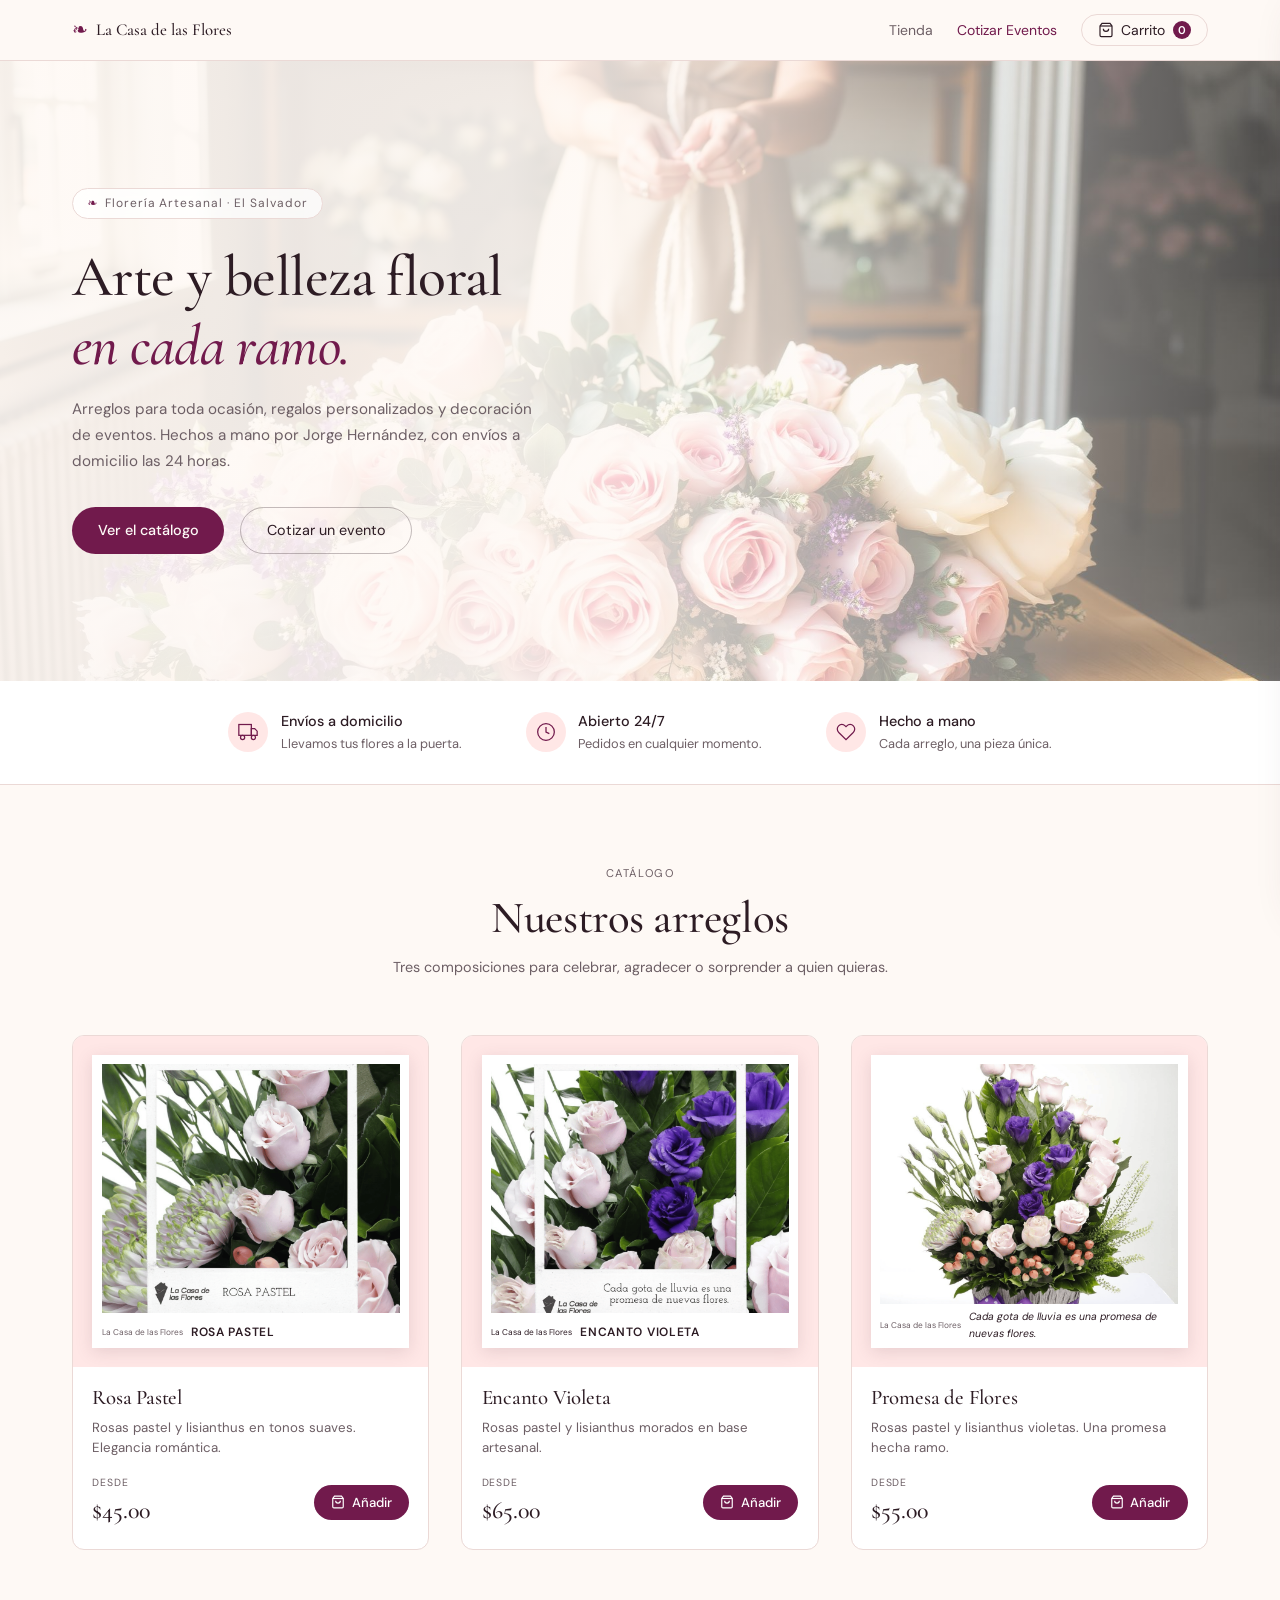
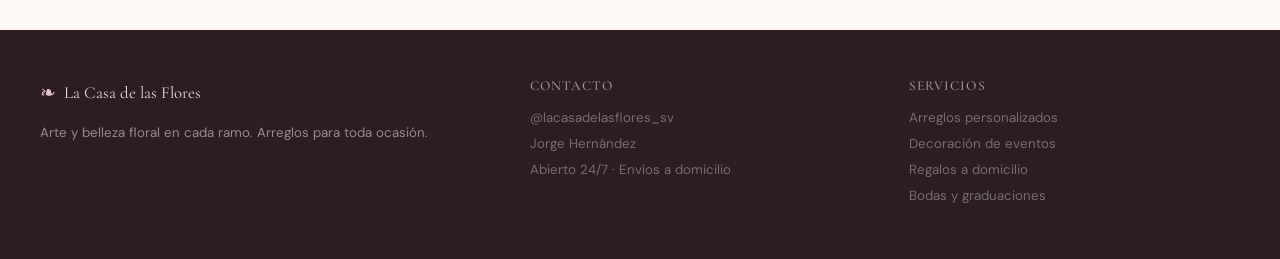
==== index.html @ ee0c7746 "Add files via upload" ====
<!DOCTYPE html>
<html lang="es">
<head>
  <meta charset="UTF-8">
  <meta name="viewport" content="width=device-width, initial-scale=1.0">
  <title>La Casa de las Flores | Florería Artesanal</title>
  <link rel="preconnect" href="https://fonts.googleapis.com">
  <link rel="preconnect" href="https://fonts.gstatic.com" crossorigin>
  <link href="https://fonts.googleapis.com/css2?family=Cormorant+Garamond:ital,wght@0,400;0,500;0,600;1,400;1,600&family=DM+Sans:wght@300;400;500&display=swap" rel="stylesheet">
  <link rel="stylesheet" href="style.css">
</head>
<body>

  <!-- NAV -->
  <header class="nav-header">
    <nav class="nav-inner">
      <a href="index.html" class="logo">
        <span class="logo-icon">❧</span>
        <span class="logo-text">La Casa de las Flores</span>
      </a>
      <div class="nav-links">
        <a href="#catalogo" class="nav-link">Tienda</a>
        <a href="cotizar/index.html" class="nav-link nav-link--active">Cotizar Eventos</a>
        <button class="cart-btn" onclick="toggleCart()">
          <svg width="16" height="16" viewBox="0 0 24 24" fill="none" stroke="currentColor" stroke-width="1.8"><path d="M6 2L3 6v14a2 2 0 002 2h14a2 2 0 002-2V6l-3-4z"/><line x1="3" y1="6" x2="21" y2="6"/><path d="M16 10a4 4 0 01-8 0"/></svg>
          Carrito
          <span class="cart-badge" id="cart-count">0</span>
        </button>
      </div>
    </nav>
  </header>

  <main>

    <!-- HERO -->
    <section class="hero">
      <div class="hero-bg">
        <img src="img/hero-flores.jpg" alt="Flores" class="hero-img" onerror="this.style.display='none'">
        <div class="hero-overlay"></div>
      </div>
      <div class="hero-content">
        <div class="hero-badge">
          <span class="hero-badge-icon">❧</span>
          Florería Artesanal · El Salvador
        </div>
        <h1 class="hero-title">
          Arte y belleza floral<br>
          <em class="hero-title-em">en cada ramo.</em>
        </h1>
        <p class="hero-desc">
          Arreglos para toda ocasión, regalos personalizados y decoración de eventos.
          Hechos a mano por Jorge Hernández, con envíos a domicilio las 24 horas.
        </p>
        <div class="hero-actions">
          <a href="#catalogo" class="btn-primary">Ver el catálogo</a>
          <a href="cotizar/index.html" class="btn-ghost">Cotizar un evento</a>
        </div>
      </div>
    </section>

    <!-- FEATURES STRIP -->
    <section class="features">
      <div class="features-inner">
        <div class="feature-item">
          <div class="feature-icon">
            <svg width="20" height="20" viewBox="0 0 24 24" fill="none" stroke="currentColor" stroke-width="1.5"><rect x="1" y="3" width="15" height="13"/><polygon points="16 8 20 8 23 11 23 16 16 16 16 8"/><circle cx="5.5" cy="18.5" r="2.5"/><circle cx="18.5" cy="18.5" r="2.5"/></svg>
          </div>
          <div>
            <strong>Envíos a domicilio</strong>
            <p>Llevamos tus flores a la puerta.</p>
          </div>
        </div>
        <div class="feature-item">
          <div class="feature-icon">
            <svg width="20" height="20" viewBox="0 0 24 24" fill="none" stroke="currentColor" stroke-width="1.5"><circle cx="12" cy="12" r="10"/><polyline points="12 6 12 12 16 14"/></svg>
          </div>
          <div>
            <strong>Abierto 24/7</strong>
            <p>Pedidos en cualquier momento.</p>
          </div>
        </div>
        <div class="feature-item">
          <div class="feature-icon">
            <svg width="20" height="20" viewBox="0 0 24 24" fill="none" stroke="currentColor" stroke-width="1.5"><path d="M20.84 4.61a5.5 5.5 0 00-7.78 0L12 5.67l-1.06-1.06a5.5 5.5 0 00-7.78 7.78l1.06 1.06L12 21.23l7.78-7.78 1.06-1.06a5.5 5.5 0 000-7.78z"/></svg>
          </div>
          <div>
            <strong>Hecho a mano</strong>
            <p>Cada arreglo, una pieza única.</p>
          </div>
        </div>
      </div>
    </section>

    <!-- CATALOGO -->
    <section class="catalog" id="catalogo">
      <div class="catalog-header">
        <span class="section-label">CATÁLOGO</span>
        <h2 class="section-title">Nuestros arreglos</h2>
        <p class="section-sub">Tres composiciones para celebrar, agradecer o sorprender a quien quieras.</p>
      </div>

      <div class="products-grid">

        <!-- Producto 1 -->
        <div class="product-card">
          <div class="product-photo">
            <div class="polaroid-frame">
              <img src="img/rosa-pastel.png" alt="Rosa Pastel" onerror="this.src='https://images.unsplash.com/photo-1490750967868-88df5691cc06?w=400&q=80'">
              <div class="polaroid-label">
                <span class="polaroid-logo">La Casa de las Flores</span>
                <span class="polaroid-name">ROSA PASTEL</span>
              </div>
            </div>
          </div>
          <div class="product-info">
            <h3 class="product-name">Rosa Pastel</h3>
            <p class="product-desc">Rosas pastel y lisianthus en tonos suaves. Elegancia romántica.</p>
            <div class="product-footer">
              <div class="product-price">
                <span class="price-label">DESDE</span>
                <span class="price-amount">$45.00</span>
              </div>
              <button class="btn-add" onclick="addToCart('prod-1', 'Arreglo Rosa Pastel', 45.00)">
                <svg width="14" height="14" viewBox="0 0 24 24" fill="none" stroke="currentColor" stroke-width="2"><path d="M6 2L3 6v14a2 2 0 002 2h14a2 2 0 002-2V6l-3-4z"/><line x1="3" y1="6" x2="21" y2="6"/><path d="M16 10a4 4 0 01-8 0"/></svg>
                Añadir
              </button>
            </div>
          </div>
        </div>

        <!-- Producto 2 -->
        <div class="product-card product-card--featured">
          <div class="product-photo">
            <div class="polaroid-frame">
              <img src="img/promesa-flores.png" alt="Encanto Violeta" onerror="this.src='https://images.unsplash.com/photo-1487530811015-780eec3a0a22?w=400&q=80'">
              <div class="polaroid-label polaroid-label--dark">
                <span class="polaroid-logo">La Casa de las Flores</span>
                <span class="polaroid-name">ENCANTO VIOLETA</span>
              </div>
            </div>
          </div>
          <div class="product-info">
            <h3 class="product-name">Encanto Violeta</h3>
            <p class="product-desc">Rosas pastel y lisianthus morados en base artesanal.</p>
            <div class="product-footer">
              <div class="product-price">
                <span class="price-label">DESDE</span>
                <span class="price-amount">$65.00</span>
              </div>
              <button class="btn-add" onclick="addToCart('prod-2', 'Encanto Violeta', 65.00)">
                <svg width="14" height="14" viewBox="0 0 24 24" fill="none" stroke="currentColor" stroke-width="2"><path d="M6 2L3 6v14a2 2 0 002 2h14a2 2 0 002-2V6l-3-4z"/><line x1="3" y1="6" x2="21" y2="6"/><path d="M16 10a4 4 0 01-8 0"/></svg>
                Añadir
              </button>
            </div>
          </div>
        </div>

        <!-- Producto 3 -->
        <div class="product-card">
          <div class="product-photo">
            <div class="polaroid-frame">
              <img src="img/arreglo-morado.png" alt="Promesa de Flores" onerror="this.src='https://images.unsplash.com/photo-1465189684280-6a8fa9b19a7a?w=400&q=80'">
              <div class="polaroid-label">
                <span class="polaroid-logo">La Casa de las Flores</span>
                <span class="polaroid-name polaroid-name--italic">Cada gota de lluvia es una promesa de nuevas flores.</span>
              </div>
            </div>
          </div>
          <div class="product-info">
            <h3 class="product-name">Promesa de Flores</h3>
            <p class="product-desc">Rosas pastel y lisianthus violetas. Una promesa hecha ramo.</p>
            <div class="product-footer">
              <div class="product-price">
                <span class="price-label">DESDE</span>
                <span class="price-amount">$55.00</span>
              </div>
              <button class="btn-add" onclick="addToCart('prod-3', 'Promesa de Flores', 55.00)">
                <svg width="14" height="14" viewBox="0 0 24 24" fill="none" stroke="currentColor" stroke-width="2"><path d="M6 2L3 6v14a2 2 0 002 2h14a2 2 0 002-2V6l-3-4z"/><line x1="3" y1="6" x2="21" y2="6"/><path d="M16 10a4 4 0 01-8 0"/></svg>
                Añadir
              </button>
            </div>
          </div>
        </div>

      </div>
    </section>

  </main>

  <!-- FOOTER -->
  <footer class="site-footer">
    <div class="footer-inner">
      <div class="footer-brand">
        <div class="footer-logo">
          <span class="logo-icon">❧</span>
          <span>La Casa de las Flores</span>
        </div>
        <p>Arte y belleza floral en cada ramo. Arreglos para toda ocasión.</p>
      </div>
      <div class="footer-col">
        <h4>Contacto</h4>
        <p>@lacasadelasflores_sv</p>
        <p>Jorge Hernández</p>
        <p>Abierto 24/7 · Envíos a domicilio</p>
      </div>
      <div class="footer-col">
        <h4>Servicios</h4>
        <p>Arreglos personalizados</p>
        <p>Decoración de eventos</p>
        <p>Regalos a domicilio</p>
        <p>Bodas y graduaciones</p>
      </div>
    </div>
  </footer>

  <!-- CART OVERLAY + SIDEBAR -->
  <div id="cart-overlay" class="overlay" onclick="toggleCart()"></div>
  <aside id="cart-sidebar" class="sidebar">
    <div class="sidebar-header">
      <h2>Tu pedido</h2>
      <button class="btn-close" onclick="toggleCart()">✕</button>
    </div>
    <div class="sidebar-body">
      <div id="cart-items"></div>
      <div class="checkout-form">
        <h3>Datos de entrega</h3>
        <label class="form-label">Tu nombre</label>
        <input type="text" id="client-name" class="form-input" placeholder="María Pérez">
        <label class="form-label">Método de entrega</label>
        <select id="delivery-method" class="form-input" onchange="toggleDelivery()">
          <option value="">Seleccione una opción...</option>
          <option value="delivery">Delivery a domicilio</option>
          <option value="pickup">Retirar en tienda</option>
        </select>
        <div id="delivery-extra" style="display:none;">
          <label class="form-label">Dirección de entrega</label>
          <textarea id="delivery-address" class="form-input" rows="2" placeholder="Colonia, calle, casa..."></textarea>
        </div>
        <label class="form-label">Notas del pedido</label>
        <textarea id="order-notes" class="form-input" rows="2" placeholder="Color preferido, ocasión especial..."></textarea>
      </div>
    </div>
    <div class="cart-footer">
      <button class="btn-empty" onclick="emptyCart()">🗑 Vaciar carrito</button>
      <div class="cart-total-row">
        <span>Total</span>
        <span id="cart-total">$0.00</span>
      </div>
      <button class="btn-whatsapp" id="btn-whatsapp" onclick="sendWhatsApp()">
        <svg xmlns="http://www.w3.org/2000/svg" width="18" height="18" fill="currentColor" viewBox="0 0 24 24"><path d="M17.472 14.382c-.297-.149-1.758-.867-2.03-.967-.273-.099-.471-.148-.67.15-.197.297-.767.966-.94 1.164-.173.199-.347.223-.644.075-.297-.15-1.255-.463-2.39-1.475-.883-.788-1.48-1.761-1.653-2.059-.173-.297-.018-.458.13-.606.134-.133.298-.347.446-.52.149-.174.198-.298.298-.497.099-.198.05-.371-.025-.52-.075-.149-.669-1.612-.916-2.207-.242-.579-.487-.5-.669-.51-.173-.008-.371-.01-.57-.01-.198 0-.52.074-.792.372-.272.297-1.04 1.016-1.04 2.479 0 1.462 1.065 2.875 1.213 3.074.149.198 2.096 3.2 5.077 4.487.709.306 1.262.489 1.694.625.712.227 1.36.195 1.871.118.571-.085 1.758-.719 2.006-1.413.248-.694.248-1.289.173-1.413-.074-.124-.272-.198-.57-.347m-5.421 7.403h-.004a9.87 9.87 0 01-5.031-1.378l-.361-.214-3.741.982.998-3.648-.235-.374a9.86 9.86 0 01-1.51-5.26c.001-5.45 4.436-9.884 9.888-9.884 2.64 0 5.122 1.03 6.988 2.898a9.825 9.825 0 012.893 6.994c-.003 5.45-4.437 9.884-9.885 9.884m8.413-18.297A11.815 11.815 0 0012.05 0C5.495 0 .16 5.335.157 11.892c0 2.096.547 4.142 1.588 5.945L.057 24l6.305-1.654a11.882 11.882 0 005.683 1.448h.005c6.554 0 11.89-5.335 11.893-11.893a11.821 11.821 0 00-3.48-8.413Z"/></svg>
        Confirmar por WhatsApp
      </button>
    </div>
  </aside>

  <script src="app.js"></script>
</body>
</html>
---- style.css ----
/* ─── TOKENS ─── */
:root {
  --background: oklch(0.985 0.008 60);
  --foreground: oklch(0.25 0.03 350);
  --card:        oklch(1 0 0);
  --primary:     oklch(0.38 0.13 350);
  --primary-fg:  oklch(0.99 0.005 60);
  --accent:      oklch(0.85 0.06 350);
  --muted:       oklch(0.95 0.012 60);
  --muted-fg:    oklch(0.5 0.02 350);
  --border:      oklch(0.9 0.02 30);
  --blush:       oklch(0.95 0.03 20);
  --rose-soft:   oklch(0.85 0.05 350);
  --leaf:        oklch(0.45 0.08 145);
  --shadow:      0 4px 24px oklch(0.4 0.05 350 / 0.10);
  --shadow-lg:   0 12px 40px oklch(0.4 0.05 350 / 0.18);
  --radius:      0.75rem;
  --font-serif:  'Cormorant Garamond', Georgia, serif;
  --font-sans:   'DM Sans', system-ui, sans-serif;
}

/* ─── RESET ─── */
*, *::before, *::after { box-sizing: border-box; margin: 0; padding: 0; }
html { scroll-behavior: smooth; }

body {
  background: var(--background);
  color: var(--foreground);
  font-family: var(--font-sans);
  font-size: 15px;
  line-height: 1.6;
}

img { display: block; max-width: 100%; }
a { color: inherit; text-decoration: none; }

h1, h2, h3, h4 {
  font-family: var(--font-serif);
  font-weight: 500;
  letter-spacing: -0.01em;
  line-height: 1.2;
}

/* ─── NAV ─── */
.nav-header {
  position: sticky;
  top: 0;
  z-index: 100;
  background: var(--background);
  border-bottom: 1px solid var(--border);
}

.nav-inner {
  max-width: 1200px;
  margin: 0 auto;
  padding: 0 2rem;
  height: 60px;
  display: flex;
  align-items: center;
  justify-content: space-between;
}

.logo {
  display: flex;
  align-items: center;
  gap: 0.5rem;
  font-family: var(--font-serif);
  font-size: 1.05rem;
  color: var(--foreground);
  font-weight: 500;
}

.logo-icon {
  color: var(--primary);
  font-size: 1.2rem;
}

.nav-links {
  display: flex;
  align-items: center;
  gap: 1.5rem;
}

.nav-link {
  font-size: 0.875rem;
  color: var(--muted-fg);
  font-weight: 400;
  transition: color 0.2s;
}

.nav-link:hover,
.nav-link--active {
  color: var(--primary);
}

.cart-btn {
  display: flex;
  align-items: center;
  gap: 0.4rem;
  background: transparent;
  border: 1px solid var(--border);
  border-radius: 2rem;
  padding: 0.4rem 1rem;
  font-size: 0.875rem;
  font-family: var(--font-sans);
  cursor: pointer;
  color: var(--foreground);
  transition: border-color 0.2s;
  position: relative;
}

.cart-btn:hover { border-color: var(--primary); color: var(--primary); }

.cart-badge {
  background: var(--primary);
  color: white;
  font-size: 0.7rem;
  font-weight: 600;
  width: 18px;
  height: 18px;
  border-radius: 50%;
  display: flex;
  align-items: center;
  justify-content: center;
  margin-left: 2px;
}

/* ─── HERO ─── */
.hero {
  position: relative;
  height: 620px;
  display: flex;
  align-items: center;
  overflow: hidden;
}

.hero-bg {
  position: absolute;
  inset: 0;
}

.hero-img {
  width: 100%;
  height: 100%;
  object-fit: cover;
  object-position: center 30%;
}

.hero-overlay {
  position: absolute;
  inset: 0;
  background: linear-gradient(
    to right,
    oklch(0.985 0.008 60 / 0.92) 40%,
    oklch(0.985 0.008 60 / 0.3) 100%
  );
}

/* Fallback gradient when no image */
.hero-bg:not(:has(.hero-img[src])) .hero-overlay,
.hero-bg .hero-img[style*="display:none"] ~ .hero-overlay {
  background: linear-gradient(135deg, var(--blush) 0%, oklch(0.92 0.04 350) 100%);
}

.hero-content {
  position: relative;
  max-width: 1200px;
  margin: 0 auto;
  padding: 0 2rem;
  width: 100%;
}

.hero-badge {
  display: inline-flex;
  align-items: center;
  gap: 0.4rem;
  background: oklch(1 0 0 / 0.7);
  border: 1px solid var(--border);
  border-radius: 2rem;
  padding: 0.3rem 0.9rem;
  font-size: 0.75rem;
  letter-spacing: 0.08em;
  color: var(--muted-fg);
  margin-bottom: 1.5rem;
  backdrop-filter: blur(8px);
}

.hero-badge-icon { color: var(--primary); }

.hero-title {
  font-size: clamp(2.4rem, 5vw, 3.6rem);
  color: var(--foreground);
  margin-bottom: 1rem;
  max-width: 580px;
}

.hero-title-em {
  font-style: italic;
  color: var(--primary);
}

.hero-desc {
  max-width: 460px;
  color: var(--muted-fg);
  margin-bottom: 2rem;
  font-size: 0.95rem;
  line-height: 1.7;
}

.hero-actions {
  display: flex;
  gap: 1rem;
  flex-wrap: wrap;
}

.btn-primary {
  background: var(--primary);
  color: var(--primary-fg);
  border: none;
  border-radius: 2rem;
  padding: 0.7rem 1.6rem;
  font-size: 0.9rem;
  font-family: var(--font-sans);
  font-weight: 500;
  cursor: pointer;
  transition: opacity 0.2s;
  display: inline-flex;
  align-items: center;
  gap: 0.4rem;
}

.btn-primary:hover { opacity: 0.88; }

.btn-ghost {
  background: transparent;
  color: var(--foreground);
  border: 1px solid oklch(0.3 0.03 350 / 0.3);
  border-radius: 2rem;
  padding: 0.7rem 1.6rem;
  font-size: 0.9rem;
  font-family: var(--font-sans);
  cursor: pointer;
  transition: border-color 0.2s;
  display: inline-flex;
  align-items: center;
}

.btn-ghost:hover { border-color: var(--primary); color: var(--primary); }

/* ─── FEATURES ─── */
.features {
  border-bottom: 1px solid var(--border);
  background: var(--card);
}

.features-inner {
  max-width: 1200px;
  margin: 0 auto;
  padding: 1.8rem 2rem;
  display: flex;
  justify-content: center;
  gap: 4rem;
  flex-wrap: wrap;
}

.feature-item {
  display: flex;
  align-items: center;
  gap: 0.8rem;
}

.feature-icon {
  width: 40px;
  height: 40px;
  border-radius: 50%;
  background: var(--blush);
  display: flex;
  align-items: center;
  justify-content: center;
  flex-shrink: 0;
  color: var(--primary);
}

.feature-item strong {
  display: block;
  font-weight: 500;
  font-size: 0.9rem;
  margin-bottom: 0.1rem;
}

.feature-item p {
  font-size: 0.8rem;
  color: var(--muted-fg);
  margin: 0;
}

/* ─── CATALOG ─── */
.catalog {
  max-width: 1200px;
  margin: 0 auto;
  padding: 5rem 2rem;
}

.catalog-header {
  text-align: center;
  margin-bottom: 3.5rem;
}

.section-label {
  display: block;
  font-size: 0.7rem;
  letter-spacing: 0.14em;
  color: var(--muted-fg);
  margin-bottom: 0.6rem;
}

.section-title {
  font-size: clamp(2rem, 4vw, 2.8rem);
  color: var(--foreground);
  margin-bottom: 0.6rem;
}

.section-sub {
  color: var(--muted-fg);
  font-size: 0.9rem;
  max-width: 500px;
  margin: 0 auto;
}

.products-grid {
  display: grid;
  grid-template-columns: repeat(3, 1fr);
  gap: 2rem;
}

/* ─── PRODUCT CARD ─── */
.product-card {
  background: var(--card);
  border: 1px solid var(--border);
  border-radius: var(--radius);
  overflow: hidden;
  transition: box-shadow 0.25s, transform 0.25s;
}

.product-card:hover {
  box-shadow: var(--shadow-lg);
  transform: translateY(-3px);
}

.product-photo {
  padding: 1.2rem;
  background: var(--blush);
  aspect-ratio: 3/2.8;
  display: flex;
  align-items: stretch;
}

/* Polaroid frame effect */
.polaroid-frame {
  background: white;
  padding: 0.6rem 0.6rem 2.2rem;
  box-shadow: 0 4px 16px oklch(0.4 0.05 350 / 0.15);
  width: 100%;
  display: flex;
  flex-direction: column;
  overflow: hidden;
  position: relative;
}

.polaroid-frame img {
  width: 100%;
  flex: 1;
  object-fit: cover;
  object-position: center;
  min-height: 0;
}

.polaroid-label {
  position: absolute;
  bottom: 0;
  left: 0;
  right: 0;
  padding: 0.35rem 0.6rem;
  background: white;
  display: flex;
  align-items: center;
  gap: 0.5rem;
}

.polaroid-logo {
  font-size: 0.52rem;
  color: var(--muted-fg);
  white-space: nowrap;
}

.polaroid-name {
  font-size: 0.75rem;
  font-weight: 600;
  letter-spacing: 0.06em;
  color: var(--foreground);
}

.polaroid-name--italic {
  font-style: italic;
  font-size: 0.65rem;
  letter-spacing: 0;
  font-weight: 400;
}

.polaroid-label--dark .polaroid-logo,
.polaroid-label--dark .polaroid-name {
  color: var(--foreground);
}

.product-info {
  padding: 1.2rem;
}

.product-name {
  font-family: var(--font-serif);
  font-size: 1.3rem;
  margin-bottom: 0.4rem;
}

.product-desc {
  font-size: 0.83rem;
  color: var(--muted-fg);
  margin-bottom: 1rem;
  line-height: 1.55;
}

.product-footer {
  display: flex;
  align-items: center;
  justify-content: space-between;
}

.product-price {
  display: flex;
  flex-direction: column;
}

.price-label {
  font-size: 0.65rem;
  letter-spacing: 0.08em;
  color: var(--muted-fg);
}

.price-amount {
  font-family: var(--font-serif);
  font-size: 1.5rem;
  font-weight: 500;
  color: var(--foreground);
}

.btn-add {
  display: inline-flex;
  align-items: center;
  gap: 0.4rem;
  background: var(--primary);
  color: white;
  border: none;
  border-radius: 2rem;
  padding: 0.55rem 1.1rem;
  font-size: 0.82rem;
  font-family: var(--font-sans);
  font-weight: 500;
  cursor: pointer;
  transition: opacity 0.2s;
}

.btn-add:hover { opacity: 0.85; }

/* ─── FOOTER ─── */
.site-footer {
  background: var(--foreground);
  color: oklch(0.9 0.01 60);
  padding: 3rem 2rem;
  margin-top: 0;
}

.footer-inner {
  max-width: 1200px;
  margin: 0 auto;
  display: grid;
  grid-template-columns: 2fr 1.5fr 1.5fr;
  gap: 3rem;
}

.footer-logo {
  display: flex;
  align-items: center;
  gap: 0.5rem;
  font-family: var(--font-serif);
  font-size: 1.05rem;
  margin-bottom: 0.8rem;
}

.footer-logo .logo-icon { color: var(--rose-soft); }

.footer-brand p {
  font-size: 0.83rem;
  color: oklch(0.65 0.01 60);
  line-height: 1.6;
}

.footer-col h4 {
  font-family: var(--font-serif);
  font-size: 0.85rem;
  letter-spacing: 0.08em;
  text-transform: uppercase;
  color: oklch(0.7 0.01 60);
  margin-bottom: 0.8rem;
}

.footer-col p {
  font-size: 0.83rem;
  color: oklch(0.55 0.01 60);
  margin-bottom: 0.3rem;
}

/* ─── CART SIDEBAR ─── */
.overlay {
  display: none;
  position: fixed;
  inset: 0;
  background: oklch(0 0 0 / 0.3);
  z-index: 200;
}

.overlay.active { display: block; }

.sidebar {
  position: fixed;
  right: -420px;
  top: 0;
  height: 100vh;
  width: 400px;
  max-width: 95vw;
  background: var(--card);
  z-index: 300;
  display: flex;
  flex-direction: column;
  box-shadow: var(--shadow-lg);
  transition: right 0.3s cubic-bezier(0.4,0,0.2,1);
  border-left: 1px solid var(--border);
}

.sidebar.active { right: 0; }

.sidebar-header {
  padding: 1.2rem 1.5rem;
  border-bottom: 1px solid var(--border);
  display: flex;
  align-items: center;
  justify-content: space-between;
}

.sidebar-header h2 {
  font-size: 1.1rem;
}

.btn-close {
  background: none;
  border: none;
  font-size: 1rem;
  cursor: pointer;
  color: var(--muted-fg);
  padding: 0.2rem 0.5rem;
}

.btn-close:hover { color: var(--foreground); }

.sidebar-body {
  flex: 1;
  overflow-y: auto;
  padding: 1rem 1.5rem;
}

#cart-items { margin-bottom: 1.5rem; }

.cart-item {
  display: flex;
  justify-content: space-between;
  align-items: center;
  padding: 0.75rem 0;
  border-bottom: 1px solid var(--border);
  gap: 0.5rem;
}

.cart-item-title {
  font-size: 0.85rem;
  flex: 1;
}

.cart-item-controls {
  display: flex;
  align-items: center;
  gap: 0.7rem;
}

.qty-controls {
  display: flex;
  align-items: center;
  gap: 0.4rem;
}

.qty-btn {
  width: 24px;
  height: 24px;
  border-radius: 50%;
  border: 1px solid var(--border);
  background: none;
  cursor: pointer;
  font-size: 0.85rem;
  display: flex;
  align-items: center;
  justify-content: center;
}

.qty-btn:hover { background: var(--muted); }

.item-price {
  font-size: 0.85rem;
  font-weight: 500;
  min-width: 50px;
  text-align: right;
}

/* checkout form inside cart */
.checkout-form h3 {
  font-size: 0.9rem;
  margin-bottom: 1rem;
  color: var(--muted-fg);
  text-transform: uppercase;
  letter-spacing: 0.07em;
}

.form-label {
  display: block;
  font-size: 0.78rem;
  color: var(--muted-fg);
  margin-bottom: 0.3rem;
  margin-top: 0.8rem;
}

.form-input {
  width: 100%;
  border: 1px solid var(--border);
  border-radius: 0.5rem;
  padding: 0.55rem 0.75rem;
  font-size: 0.85rem;
  font-family: var(--font-sans);
  background: var(--background);
  color: var(--foreground);
  resize: vertical;
}

.form-input:focus {
  outline: none;
  border-color: var(--primary);
}

.cart-footer {
  padding: 1rem 1.5rem;
  border-top: 1px solid var(--border);
  display: flex;
  flex-direction: column;
  gap: 0.75rem;
}

.btn-empty {
  background: none;
  border: none;
  font-size: 0.78rem;
  color: var(--muted-fg);
  cursor: pointer;
  text-align: left;
  padding: 0;
}

.btn-empty:hover { color: var(--foreground); }

.cart-total-row {
  display: flex;
  justify-content: space-between;
  align-items: center;
  font-weight: 500;
}

.btn-whatsapp {
  background: #25d366;
  color: white;
  border: none;
  border-radius: 2rem;
  padding: 0.75rem 1rem;
  font-size: 0.9rem;
  font-family: var(--font-sans);
  font-weight: 500;
  cursor: pointer;
  display: flex;
  align-items: center;
  justify-content: center;
  gap: 0.5rem;
  transition: opacity 0.2s;
}

.btn-whatsapp:hover { opacity: 0.9; }
.btn-whatsapp:disabled { opacity: 0.5; cursor: default; }

/* ─── RESPONSIVE ─── */
@media (max-width: 768px) {
  .products-grid { grid-template-columns: 1fr; }
  .footer-inner { grid-template-columns: 1fr; gap: 1.5rem; }
  .features-inner { gap: 1.5rem; }
  .hero { height: 520px; }
  .nav-links { gap: 0.8rem; }
  .nav-link { display: none; }
}
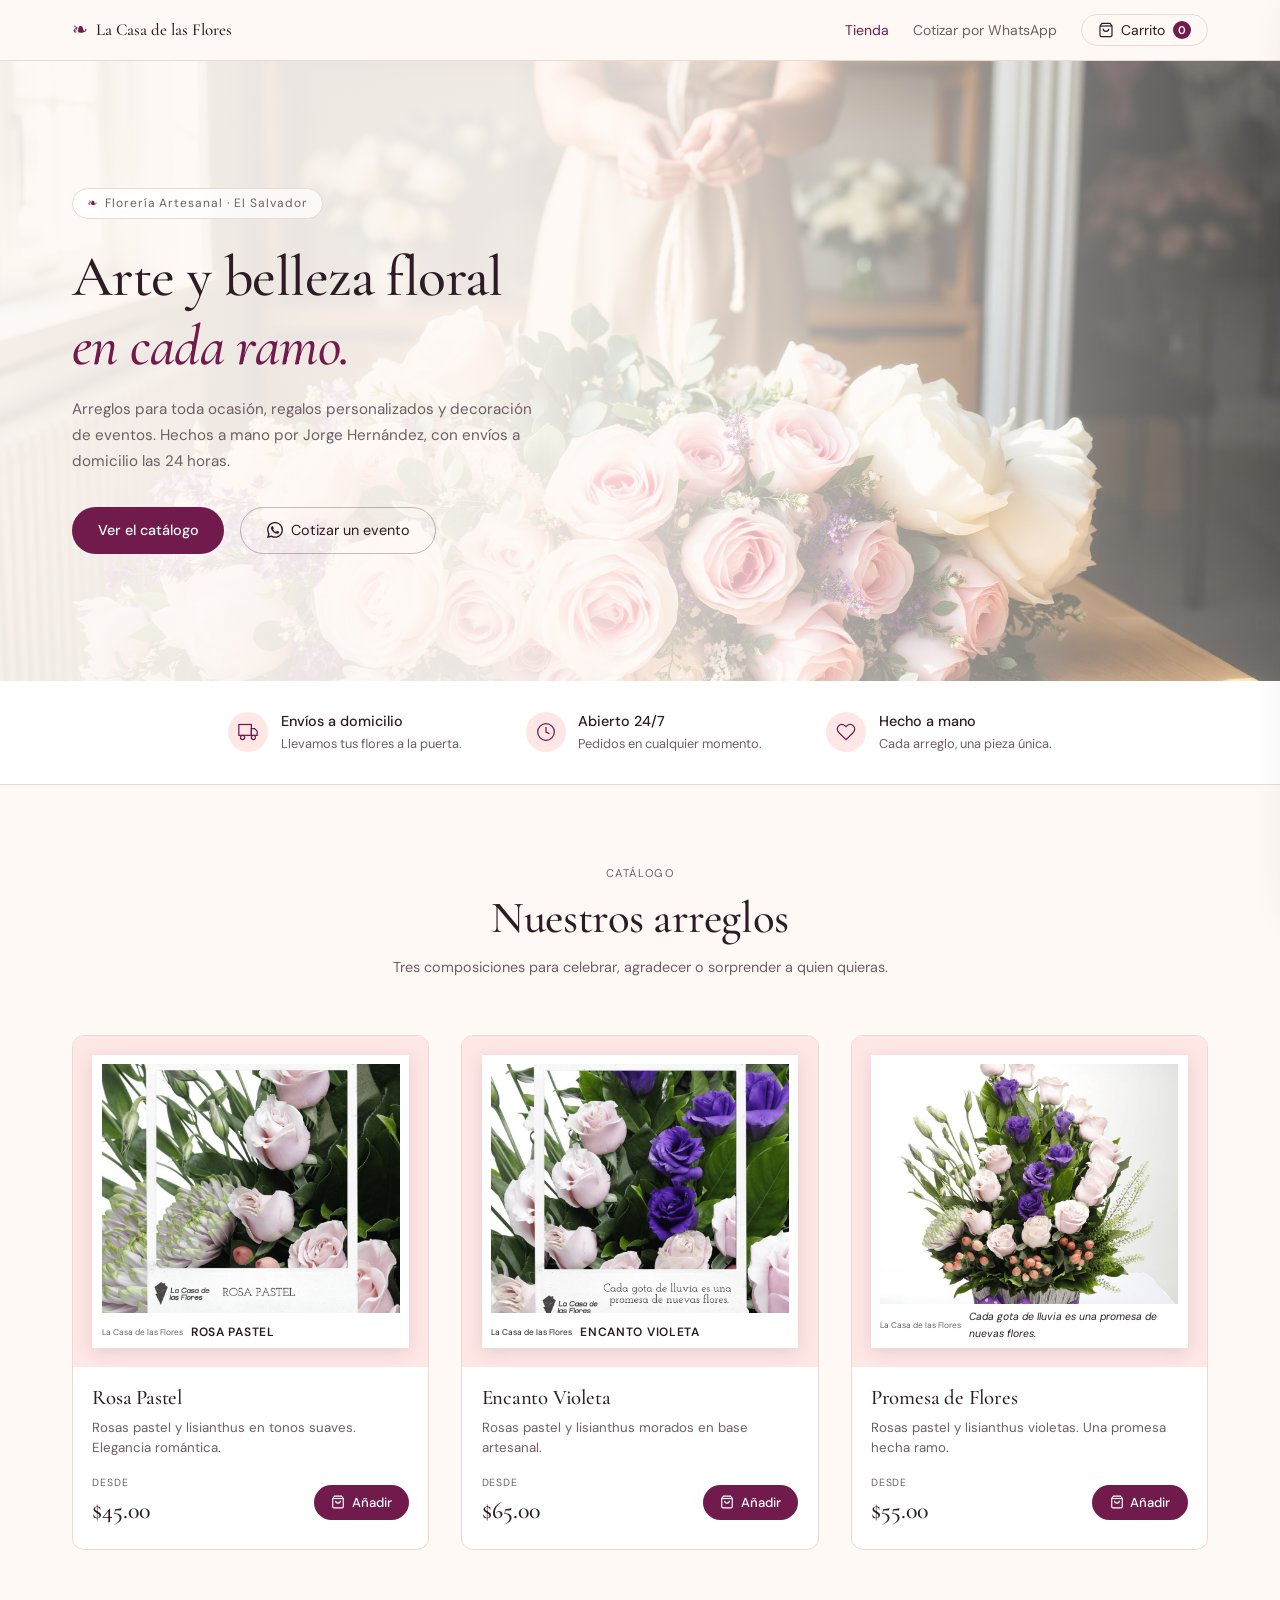
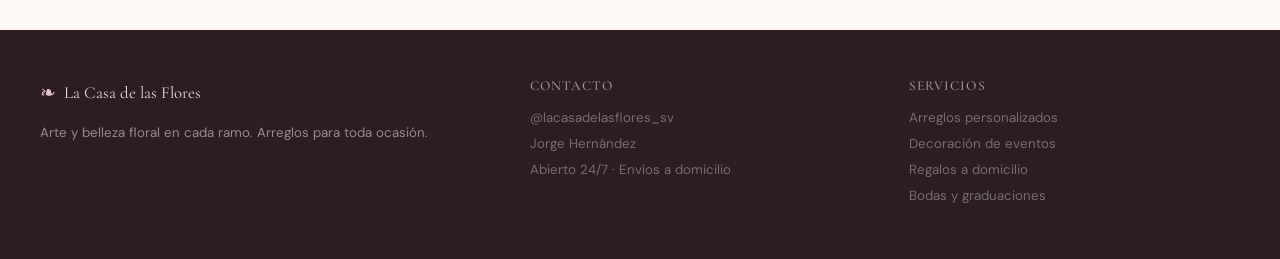
==== commit 645b756f: "Update index.html" ====
--- a/index.html
+++ b/index.html
@@ -11,7 +11,6 @@
 </head>
 <body>
 
-  <!-- NAV -->
   <header class="nav-header">
     <nav class="nav-inner">
       <a href="index.html" class="logo">
@@ -19,8 +18,8 @@
         <span class="logo-text">La Casa de las Flores</span>
       </a>
       <div class="nav-links">
-        <a href="#catalogo" class="nav-link">Tienda</a>
-        <a href="cotizar/index.html" class="nav-link nav-link--active">Cotizar Eventos</a>
+        <a href="#catalogo" class="nav-link nav-link--active">Tienda</a>
+        <a href="https://wa.me/50377633421?text=Hola,%20me%20gustar%C3%ADa%20cotizar%20un%20evento%20con%20La%20Casa%20de%20las%20Flores." target="_blank" class="nav-link">Cotizar por WhatsApp</a>
         <button class="cart-btn" onclick="toggleCart()">
           <svg width="16" height="16" viewBox="0 0 24 24" fill="none" stroke="currentColor" stroke-width="1.8"><path d="M6 2L3 6v14a2 2 0 002 2h14a2 2 0 002-2V6l-3-4z"/><line x1="3" y1="6" x2="21" y2="6"/><path d="M16 10a4 4 0 01-8 0"/></svg>
           Carrito
@@ -32,7 +31,6 @@
 
   <main>
 
-    <!-- HERO -->
     <section class="hero">
       <div class="hero-bg">
         <img src="img/hero-flores.jpg" alt="Flores" class="hero-img" onerror="this.style.display='none'">
@@ -53,12 +51,14 @@
         </p>
         <div class="hero-actions">
           <a href="#catalogo" class="btn-primary">Ver el catálogo</a>
-          <a href="cotizar/index.html" class="btn-ghost">Cotizar un evento</a>
+          <a href="https://wa.me/50377633421?text=Hola,%20me%20gustar%C3%ADa%20cotizar%20un%20evento%20con%20La%20Casa%20de%20las%20Flores." target="_blank" class="btn-ghost" style="gap: 0.5rem;">
+            <svg xmlns="http://www.w3.org/2000/svg" width="16" height="16" fill="currentColor" viewBox="0 0 24 24"><path d="M17.472 14.382c-.297-.149-1.758-.867-2.03-.967-.273-.099-.471-.148-.67.15-.197.297-.767.966-.94 1.164-.173.199-.347.223-.644.075-.297-.15-1.255-.463-2.39-1.475-.883-.788-1.48-1.761-1.653-2.059-.173-.297-.018-.458.13-.606.134-.133.298-.347.446-.52.149-.174.198-.298.298-.497.099-.198.05-.371-.025-.52-.075-.149-.669-1.612-.916-2.207-.242-.579-.487-.5-.669-.51-.173-.008-.371-.01-.57-.01-.198 0-.52.074-.792.372-.272.297-1.04 1.016-1.04 2.479 0 1.462 1.065 2.875 1.213 3.074.149.198 2.096 3.2 5.077 4.487.709.306 1.262.489 1.694.625.712.227 1.36.195 1.871.118.571-.085 1.758-.719 2.006-1.413.248-.694.248-1.289.173-1.413-.074-.124-.272-.198-.57-.347m-5.421 7.403h-.004a9.87 9.87 0 01-5.031-1.378l-.361-.214-3.741.982.998-3.648-.235-.374a9.86 9.86 0 01-1.51-5.26c.001-5.45 4.436-9.884 9.888-9.884 2.64 0 5.122 1.03 6.988 2.898a9.825 9.825 0 012.893 6.994c-.003 5.45-4.437 9.884-9.885 9.884m8.413-18.297A11.815 11.815 0 0012.05 0C5.495 0 .16 5.335.157 11.892c0 2.096.547 4.142 1.588 5.945L.057 24l6.305-1.654a11.882 11.882 0 005.683 1.448h.005c6.554 0 11.89-5.335 11.893-11.893a11.821 11.821 0 00-3.48-8.413Z"/></svg>
+            Cotizar un evento
+          </a>
         </div>
       </div>
     </section>
 
-    <!-- FEATURES STRIP -->
     <section class="features">
       <div class="features-inner">
         <div class="feature-item">
@@ -91,7 +91,6 @@
       </div>
     </section>
 
-    <!-- CATALOGO -->
     <section class="catalog" id="catalogo">
       <div class="catalog-header">
         <span class="section-label">CATÁLOGO</span>
@@ -101,7 +100,6 @@
 
       <div class="products-grid">
 
-        <!-- Producto 1 -->
         <div class="product-card">
           <div class="product-photo">
             <div class="polaroid-frame">
@@ -128,7 +126,6 @@
           </div>
         </div>
 
-        <!-- Producto 2 -->
         <div class="product-card product-card--featured">
           <div class="product-photo">
             <div class="polaroid-frame">
@@ -155,7 +152,6 @@
           </div>
         </div>
 
-        <!-- Producto 3 -->
         <div class="product-card">
           <div class="product-photo">
             <div class="polaroid-frame">
@@ -187,7 +183,6 @@
 
   </main>
 
-  <!-- FOOTER -->
   <footer class="site-footer">
     <div class="footer-inner">
       <div class="footer-brand">
@@ -213,7 +208,6 @@
     </div>
   </footer>
 
-  <!-- CART OVERLAY + SIDEBAR -->
   <div id="cart-overlay" class="overlay" onclick="toggleCart()"></div>
   <aside id="cart-sidebar" class="sidebar">
     <div class="sidebar-header">
@@ -255,4 +249,4 @@
 
   <script src="app.js"></script>
 </body>
-</html>+</html>
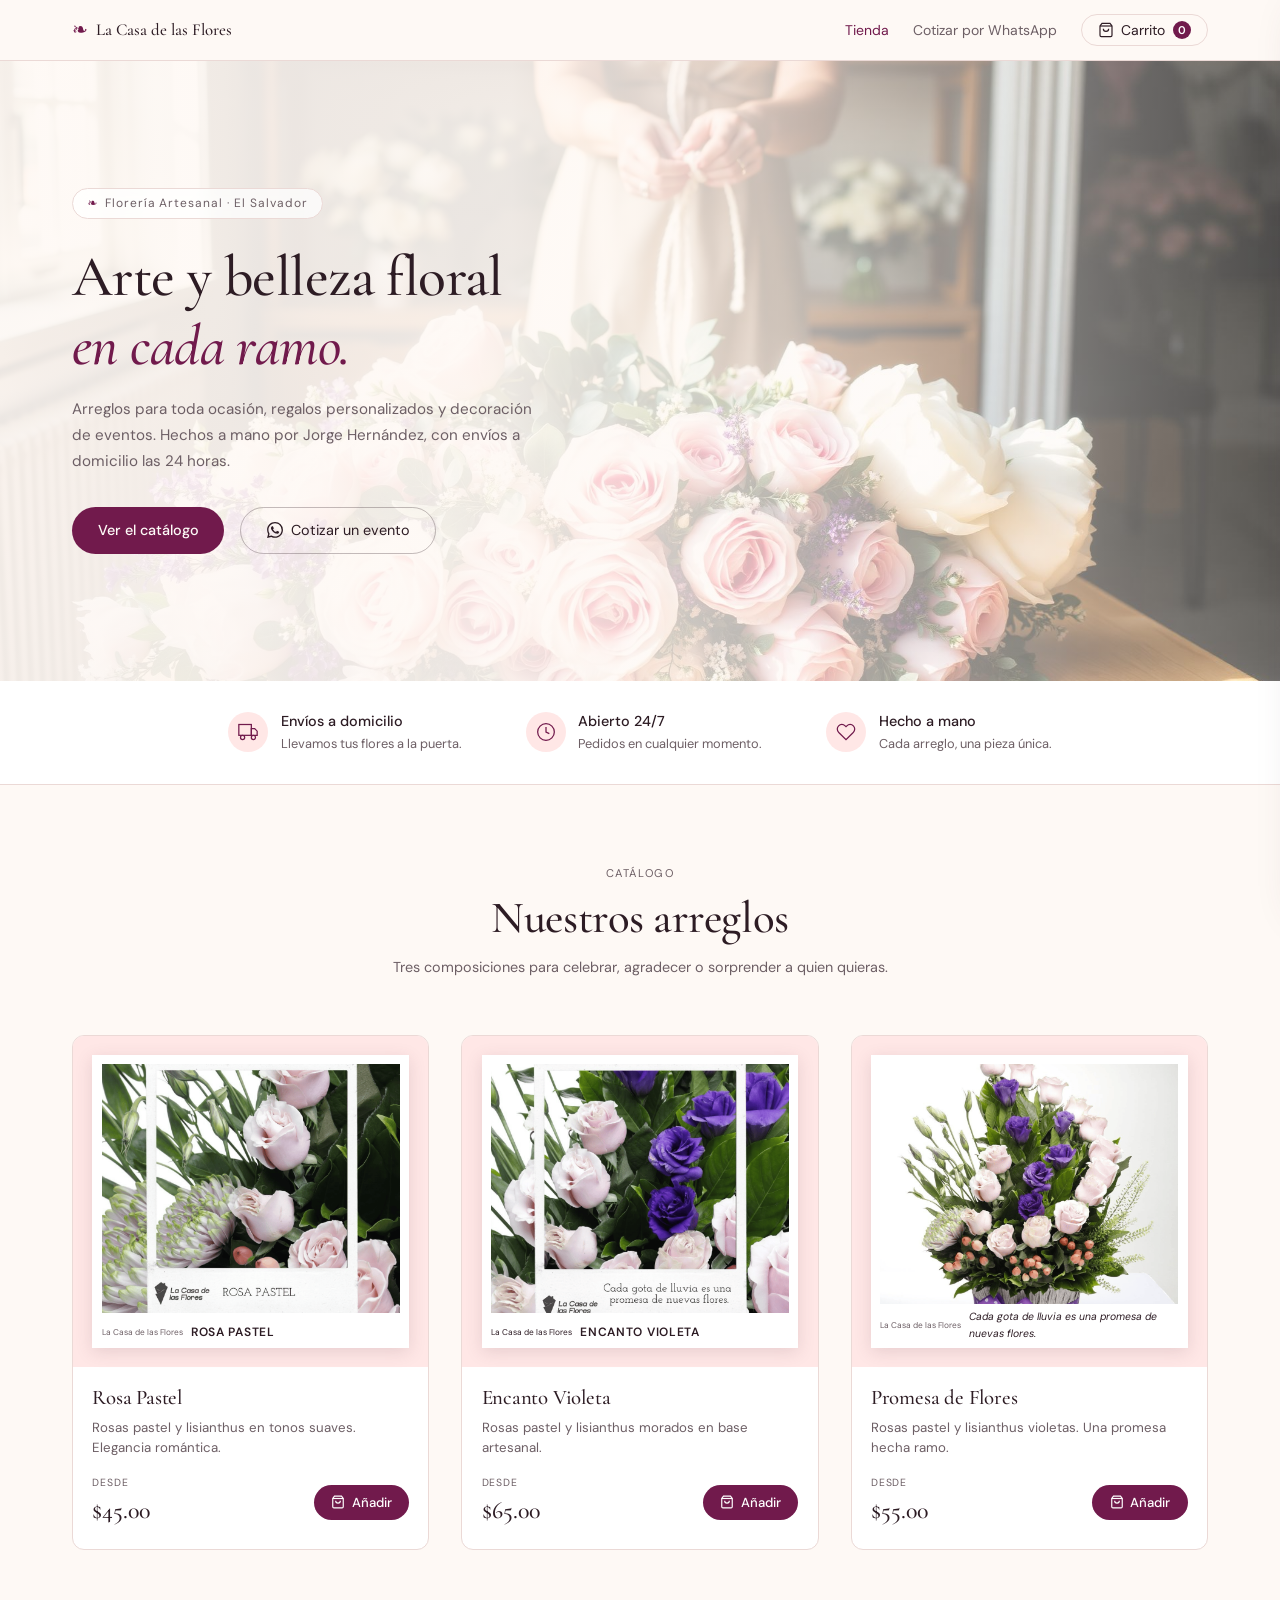
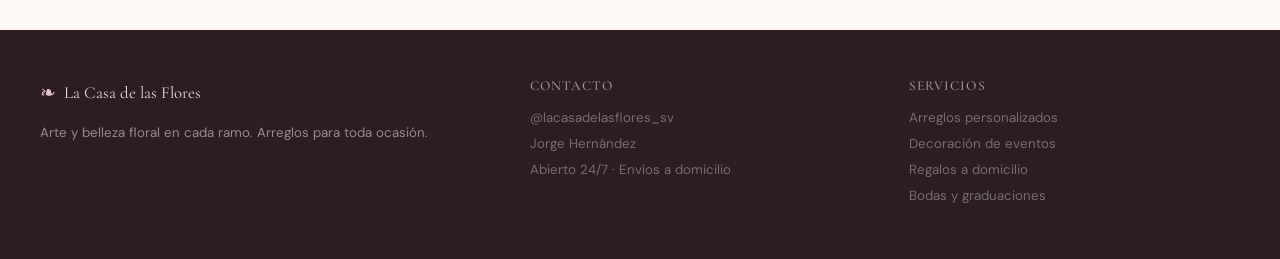
==== commit 9671e804: "Update index.html" ====
--- a/index.html
+++ b/index.html
@@ -8,6 +8,7 @@
   <link rel="preconnect" href="https://fonts.gstatic.com" crossorigin>
   <link href="https://fonts.googleapis.com/css2?family=Cormorant+Garamond:ital,wght@0,400;0,500;0,600;1,400;1,600&family=DM+Sans:wght@300;400;500&display=swap" rel="stylesheet">
   <link rel="stylesheet" href="style.css">
+  <link rel="icon" type="image/png" href="/img/minilogo.png">
 </head>
 <body>
 
